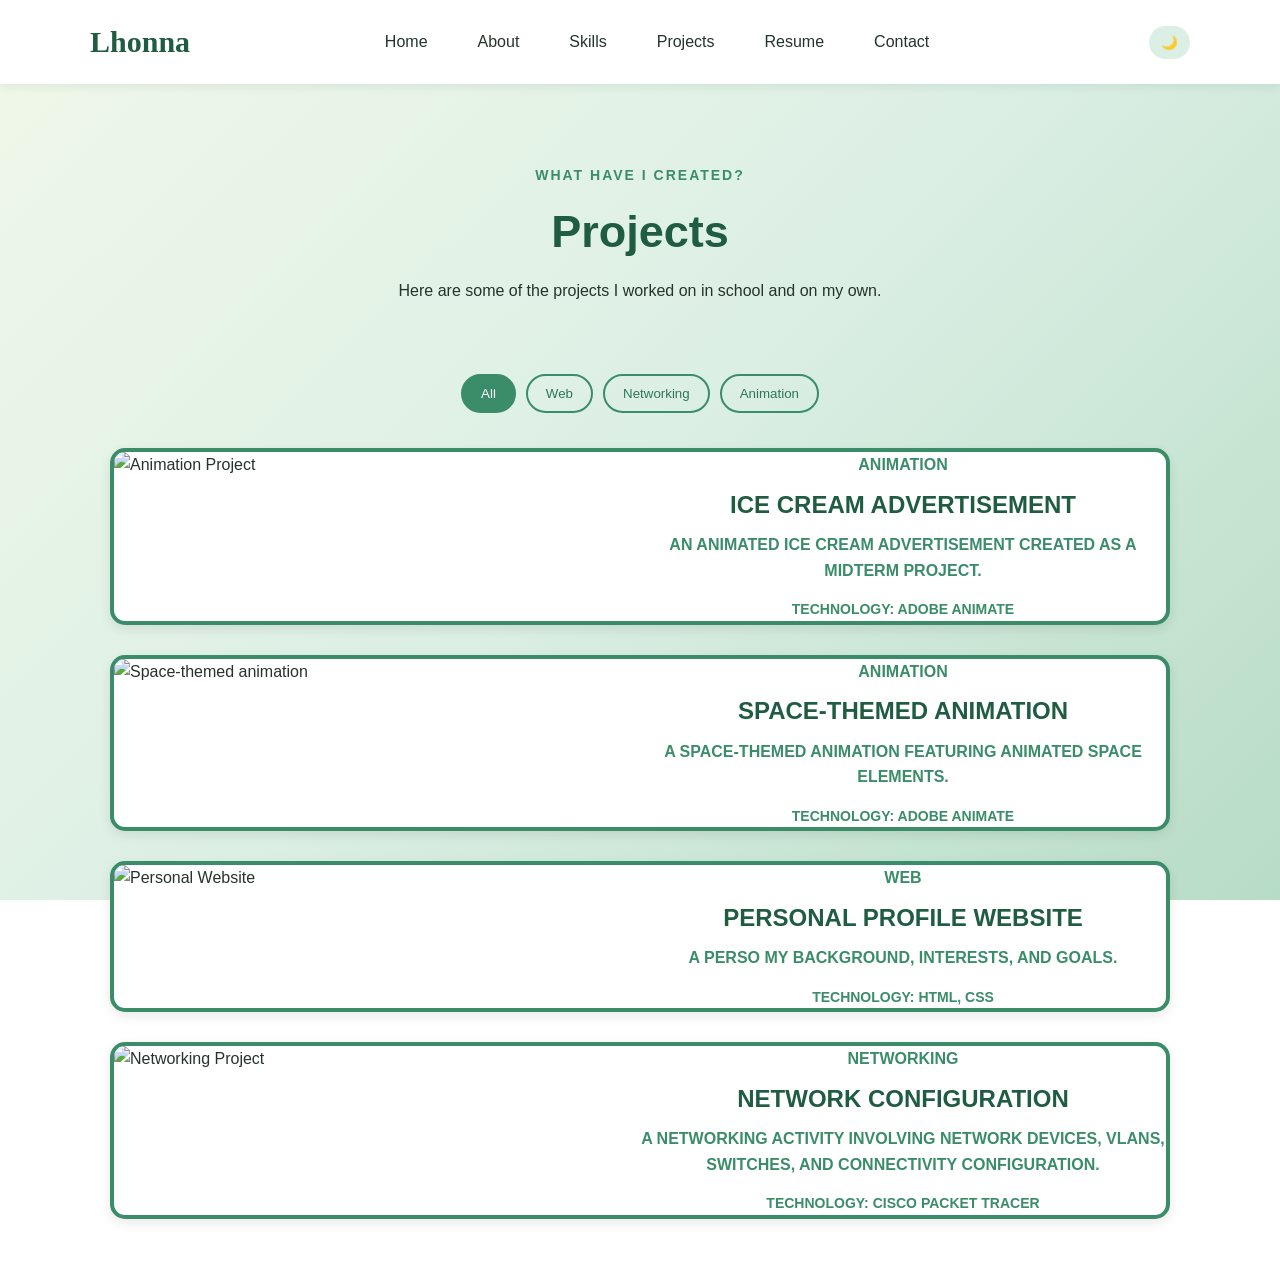
==== projects.html @ 1e3cd849 "Add files via upload" ====
<!DOCTYPE html>
<html lang="en">
<head>
	<meta charset="UTF-8">
	<meta name="viewport" content="width=device-width, initial-scale=1.0">
	<title>My Projects</title>
	<link rel="stylesheet" href="style.css">
</head>
<body>
	<header>
		<nav class="navbar">
			<a href="index.html" class="logo">Lhonna</a>
			<button class="menu-btn" id="menuBtn">☰</button>
			<ul class="nav-links" id="navLinks">
				<li><a href="index.html">Home<a/></li>
				<li><a href="about.html">About<a/></li>
				<li><a href="skills.html">Skills<a/></li>
				<li><a href="projects.html">Projects<a/></li>
				<li><a href="resume.html">Resume<a/></li>
				<li><a href="contact.html">Contact<a/></li>
			</ul>
			<button id="themeBtn" class="theme-btn">🌙</button>
		</nav>
	</header>
	<main>
	<section class="page-header">
		<p>WHAT HAVE I CREATED?</p>
		<h1>Projects</h1>
		<p>Here are some of the projects I worked on in school and on my own.</p>
	</section>
	<section class="project-section">
		<div class="filter-buttons">
			<button class="filter-btn active" data-filter="all">All</button>
			<button class="filter-btn" data-filter="web">Web</button>
			<button class="filter-btn" data-filter="networking">Networking</button>
			<button class="filter-btn" data-filter="animation">Animation</button>
		</div>
		<div class="project-grid">
			<article class="project-card" data-category="animation">
				<img src="images/icecream1.png" alt="Animation Project">
				<div class="project-content">
					<span>Animation</span>
					<h2>Ice Cream Advertisement</h2>
					<p>An animated ice cream advertisement created as a Midterm Project.</p>
					<p class="technology">
						<strong>Technology:</strong>
						Adobe Animate
					</p>
				</div>
			</article>
			<article class="project-card" data-category="animation">
				<img src="images/project2.png" alt="Space-themed animation">
				<div class="project-content">
					<span>Animation</span>
					<h2>Space-themed Animation</h2>
					<p>A space-themed animation featuring animated space elements.</p>
					<p class="technology">
						<strong>Technology:</strong>
						Adobe Animate
					</p>
				</div>
			</article>
			<article class="project-card" data-category="web">
				<img src="images/project3.png" alt="Personal Website">
				<div class="project-content">
					<span>Web</span>
					<h2>Personal Profile Website</h2>
					<p>A perso
                    my background, interests, and goals.</p>
                    <p class="technology">
                    	<strong>Technology:</strong>
                    	HTML, CSS
                    </p>
				</div>
			</article>
			<article class="project-card" data-category="networking">
				<img src="images/project4.png" alt="Networking Project">
				<div class="project-content">
					<span>Networking</span>
					<h2>Network Configuration</h2>
					<p> A networking activity involving network
                    devices, VLANs, switches, and connectivity
                    configuration.</p>
                    <p class="technology">
                    	<strong>Technology:</strong>
                    	Cisco Packet Tracer
                    </p>
				</div>
			</article>
		</div>
	</section>
	
	</main>
	<script src="script.js"></script>
</body>
</html>
---- style.css ----
*{
	margin: 0;
	padding: 0;
	box-sizing: border-box;
}
html {
	scroll-behavior: smooth;
}

body {
    font-family: Arial, sans-serif;
    background: linear-gradient(135deg,#F1F8E9,#DCEFE5,#B7DCC5);
    background-attachment: fixed;
    color: #26332C;
    line-height: 1.6;
    min-height: 100vh;
    transition: background 0.4s ease, color 0.4s ease;
}
a {
	text-decoration: none;
}

img {
	max-width: 100%;
	display: block;
}

header {
	background:#FFFFFF;
	position:sticky;
	top:0;
	z-index:1000;
	box-shadow:0 2px 10px rgba(31, 92, 66, 0.10);
}

.navbar {
	max-width: 1150px;
	margin: auto;
	padding: 18px 25px;
	display: flex;
	align-items: center;
	justify-content: space-between;
}

.logo {
	font-family: "Brush Script MT", "Seogeo Script", cursive;
	font-size: 30px;
	font-weight: bold;
	color:#1F5C42;
}

.nav-links {
	list-style: none;
	display: flex;
	gap: 25px;
}

.nav-links a {
	color:#26332C;
	font-weight: 500;
	transition: 0.3s;
}

.nav-links a:hover {
	color:#3A8D68 ;
}

.menu-btn {
	display: none;
	border: none;
	background: none;
	font-size: 25px;
	color:#1F5C42 ;
	cursor: pointer;
}

.theme-btn {
	border: none;
	background:#DCEFE5 ;
	padding: 9px 12px;
	border-radius: 20px;
	cursor: pointer;
}

.hero {max-width: 1150px;
	margin: auto;
	min-height: 85vh;
	padding: 70px 25px;
	display: flex;
	align-items: center;
	justify-content: space-between;
	gap: 60px;
}

.hero-text {
	flex: 1;
}

.small-title {
	color: #3A8D68;
	font-weight: bold;
	letter-spacing: 2px;
}

.hero h1 {
	font-size: 55px;
	line-height: 1.1;
	margin: 15px 0;
}

.hero h1 span {
	color:#3A8D68 ;
}

.hero h2 {
	color: #617067;
	margin-bottom: 15px;
	font-family: "Brush Script MT", "Seoge Script", cursive;
	font-size: 28px;
	font-weight: normal;
}

.hero-text > p:not(.small-title){
	max-width: 550px;
}

.hero-image {
	flex: 1;
	display: flex;
	justify-content: center;
}

.hero-image img {
	width: 350px;
	height: 350px;
	object-fit: cover;
	border-radius: 50%;
	border: 8px solid #DCEFE5;
	box-shadow: 0 10px 30px rgba(31, 92, 66, 0.15);
}

.hero-buttons {
	display: flex;
    gap: 15px;
    margin-top: 25px;
}

.btn  {
	display: inline-block;
    padding: 12px 22px;
    border: none;
    border-radius: 25px;
    background: #3A8D68;
    color: white;
    cursor: pointer;
    font-size: 15px;
    transition: 0.3s;
}

.btn:hover {
	background: #1F5C42;
    transform: translateY(-2px);
}

.secondary-btn {
	background: transparent;
    color: #2F7657;
    border: 2px solid #3A8D68;
}

.secondary-btn:hover {
	background: #3A8D68;
    color: white;
}

.page-header {
	text-align: center;
    padding: 80px 20px 50px;
}

.page-header p:first-child {
	color: #3A8D68;
    font-size: 14px;
    font-weight: bold;
    letter-spacing: 2px;
}

.page-header h1 {
	font-size: 45px;
    margin: 10px 0;
    color: #1F5C42;
}

.content-section {
	max-width: 1000px;
    margin: auto;
    padding: 20px;
    display: grid;
    grid-template-columns: repeat(2, 1fr);
    gap: 25px;
}

.about-card {
	background: white;
    padding: 30px;
    border-radius: 18px;
    border-left: 4px solid #3A8D68;
    box-shadow: 0 5px 20px rgba(31, 92, 66, 0.07);
    transition: 0.3s;
}

.about-card:hover {
	transform: translateY(-5px);
}

.skills-container {
	max-width: 1100px;
    margin: auto;
    padding: 20px;
    display: grid;
    grid-template-columns: repeat(4, 1fr);
    gap: 20px;
}

.skill-card {
	background: white;
    padding: 30px 20px;
    text-align: center;
    border-radius: 18px;
    box-shadow: 0 5px 20px rgba(31, 92, 66, 0.07);
    transition: 0.3s;
    border-top: 4px solid #3A8D68;
}

.skill-card:hover {
	transform: translateY(-7px);
}

.skill-icon h2 {
	color: #2F7657;
    margin-bottom: 8px;
}

.project-section {
	max-width: 1100px;
	margin: auto;
    padding: 20px;

}

.filter-buttons {
	display: flex;
    justify-content: center;
    gap: 10px;
    margin-bottom: 35px;
    flex-wrap: wrap;
}

.filter-btn {
	padding: 10px 18px;
    border: 2px solid #3A8D68;
    background: transparent;
    color: #2F7657;
    border-radius: 20px;
    cursor: pointer;
    transition: 0.3s;
}

.filter-btn.active,
.filter-btn:hover {
	background: #3A8D68;
    color: white;
}

.project-card {
	background: white;
    border-radius: 15px;
    overflow: hidden;
    box-shadow: 0 4px 12px rgba(0, 0, 0, 0.09);
    transition: 0.3s;
    display: grid;
    grid-template-columns:1fr 1fr;
    gap: 0;
    margin-bottom: 30px;
    border: 4px solid #3A8D68;
}

.project-card:hover {
	transform: translateY(-5px);
}
.project-images img {
	width: 100%;
	height: 180px;
	object-fit: cover;
	border-radius: 10px;
}
.project-content {
	color: #3A8D68;
    font-size: 16px;
    font-weight: bold;
    text-transform: uppercase;
    display: flex;
    flex-direction: column;
    justify-content: center;
    align-items: center;
    text-align: center;
}

.project-content h2 {
	margin: 8px 0;
    color: #1F5C42;
}

.technology {
	margin-top: 15px;
    font-size: 14px;
}
.resume-section {
    max-width: 900px;
    margin: auto;
    padding: 20px;
}

.resume-item {
    display: grid;
    grid-template-columns: 150px 1fr;
    gap: 30px;
    background: white;
    padding: 30px;
    margin-bottom: 20px;
    border-radius: 15px;
    border-left: 4px solid #3A8D68;
    box-shadow: 0 5px 20px rgba(31, 92, 66, 0.07);
}

.resume-date {
    color: #3A8D68;
    font-weight: bold;
}

.resume-content h2 {
    margin-bottom: 8px;
    color: #1F5C42;
}

.contact-section {
	max-width: 1000px;
    margin: auto;
    padding: 20px;
    display: grid;
    grid-template-columns: 1fr 1fr;
    gap: 40px;
}

.contact-info {
	background: white;
    padding: 35px;
    border-radius: 18px;
    height: fit-content;
    border-top: 4px solid #3A8D68;
    box-shadow: 0 5px 20px rgba(31, 92, 66, 0.07);
    margin-bottom: 30px;
}

.contact-info h2 {
	color: #2F7657;
    margin-bottom: 15px;
}

.contact-detail {
	 margin-top: 20px;
}

.contact-form {
	background: white;
    padding: 35px;
    border-radius: 18px;
    border-top: 4px solid #3A8D68;
    box-shadow: 0 5px 20px rgba(31, 92, 66, 0.07);
}

.contact-form label {
	 display: block;
    margin-top: 15px;
    margin-bottom: 5px;
    font-weight: bold;
}

.contact-form input,
.contact-form textarea {
    width: 100%;
    padding: 12px;
    border: 1px solid #C8DED2;
    border-radius: 8px;
    font-family: inherit;
    outline: none;
    transition: 0.3s;
}

.contact-form input:focus,
.contact-form textarea:focus {
    border-color: #3A8D68;
    box-shadow: 0 0 0 3px #DCEFE5;
}

.contact-form small {
    display: block;
    color: #c94c4c;
    margin-top: 4px;
}

#formMessage {
    margin-top: 15px;
    font-weight: bold;
}
body.dark-mode {
    background: #18231D;
    color: #E8F1EB;
}

body.dark-mode header {
    background: #202C25;
}

body.dark-mode .logo {
    color: #8BC9A8;
}

body.dark-mode .nav-links a {
    color: #E8F1EB;
}

body.dark-mode .nav-links a:hover {
    color: #8BC9A8;
}

body.dark-mode .hero h2 {
    color: #B8C8BE;
}
body.dark-mode .page-header h1 {
    color: #8BC9A8;
}

body.dark-mode .about-card,
body.dark-mode .skill-card,
body.dark-mode .project-card,
body.dark-mode .resume-item,
body.dark-mode .contact-info,
body.dark-mode .contact-form {
    background: #243128;
}

body.dark-mode .about-card h2,
body.dark-mode .skill-card h2,
body.dark-mode .contact-info h2 {
    color: #8BC9A8;
}
body.dark-mode .project-content h2,
body.dark-mode .resume-content h2 {
    color: #8BC9A8;
}

body.dark-mode input,
body.dark-mode textarea {
    background: #18231D;
    color: white;
    border-color: #52665A;
}

body.dark-mode .nav-links {
    background: #202C25;
}
@media (max-width: 900px) {
	.skills-container{
		grid-template-columns: repeat(2, 1fr);
	}
}

@media (max-width: 768px) {
	.project-card{
		grid-template-columns: 1fr;
	}
	.project-images img {
		width: 100%;
		height: 220px;
		object-fit: cover;
	}
	.project-content {
		padding: 25px 20px;
	}
	.project-content h2 {
		font-size: 25px;
	}
	.menu-btn {
		display: block;
	}
	.nav-links {
		position: absolute;
		top: 70px;
		left: 0;
		width: 100%;
		background: white;
		flex-direction: column;
		text-align: center;
		padding: 20px;
		display: none;
	}

	.nav-links.show {
		display: flex;
	}
	.hero {
		flex-direction: column-reverse;
		text-align: center;
		padding-top: 50px;
	}
	.hero-buttons {
		justify-content: center;
	}
	.hero h1 {
		font-size: 42px;
	}
	.content-section{
		grid-template-columns: 1fr;
	}
	.project-grid {
		grid-template-columns: 1fr;
	}
	.contact-section {
		grid-template-columns: 1fr;
	}
}
@media (max-width: 500px) {
    .skills-container {
        grid-template-columns: 1fr;
    }
    .hero-image img {
        width: 250px;
        height: 250px;
    }
    .page-header h1 {
        font-size: 35px;
    }
    .resume-item {
        grid-template-columns: 1fr;
        gap: 10px;
    }
}
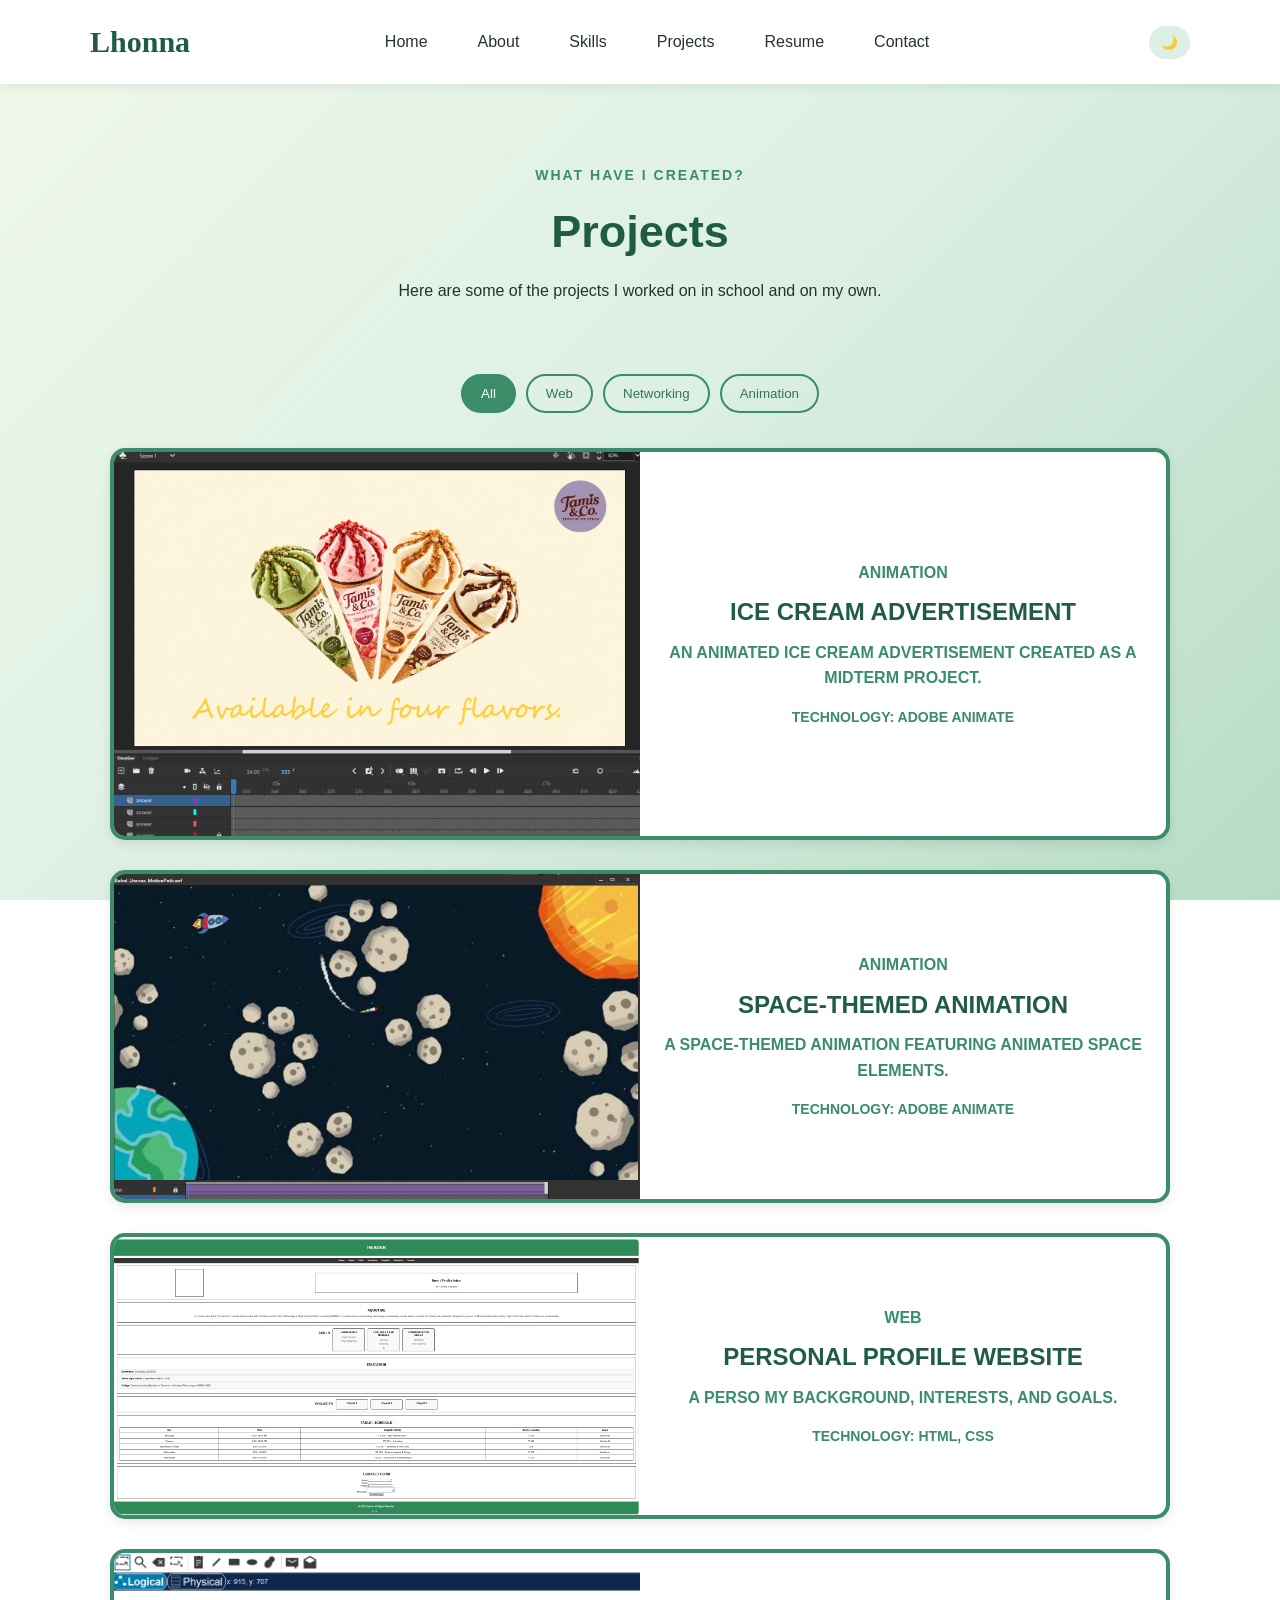
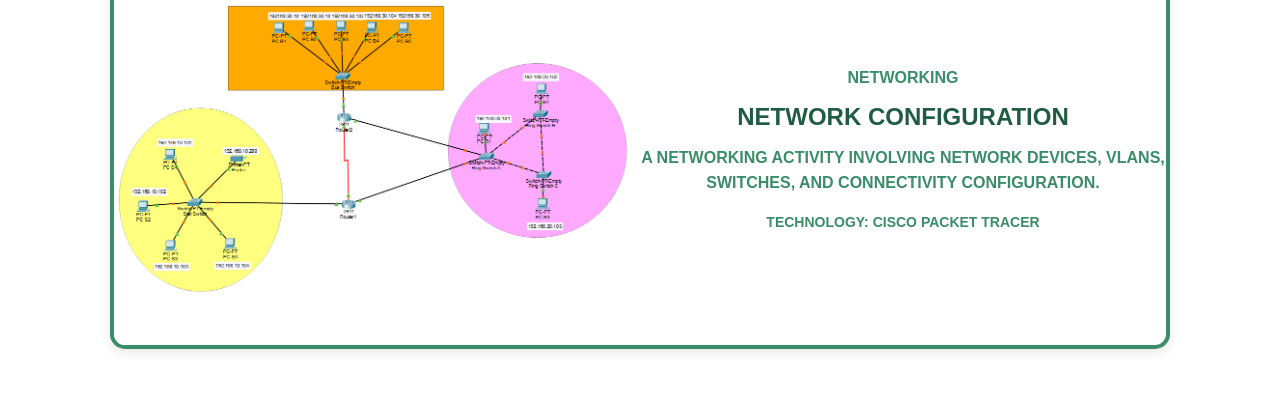
==== commit 691b3c23: "Add files via upload" ====
--- a/projects.html
+++ b/projects.html
@@ -37,7 +37,7 @@
 		</div>
 		<div class="project-grid">
 			<article class="project-card" data-category="animation">
-				<img src="images/icecream1.png" alt="Animation Project">
+				<img src="icecream1.png" alt="Animation Project">
 				<div class="project-content">
 					<span>Animation</span>
 					<h2>Ice Cream Advertisement</h2>
@@ -49,7 +49,7 @@
 				</div>
 			</article>
 			<article class="project-card" data-category="animation">
-				<img src="images/project2.png" alt="Space-themed animation">
+				<img src="project2.png" alt="Space-themed animation">
 				<div class="project-content">
 					<span>Animation</span>
 					<h2>Space-themed Animation</h2>
@@ -61,7 +61,7 @@
 				</div>
 			</article>
 			<article class="project-card" data-category="web">
-				<img src="images/project3.png" alt="Personal Website">
+				<img src="project3.png" alt="Personal Website">
 				<div class="project-content">
 					<span>Web</span>
 					<h2>Personal Profile Website</h2>
@@ -74,7 +74,7 @@
 				</div>
 			</article>
 			<article class="project-card" data-category="networking">
-				<img src="images/project4.png" alt="Networking Project">
+				<img src="project4.png" alt="Networking Project">
 				<div class="project-content">
 					<span>Networking</span>
 					<h2>Network Configuration</h2>
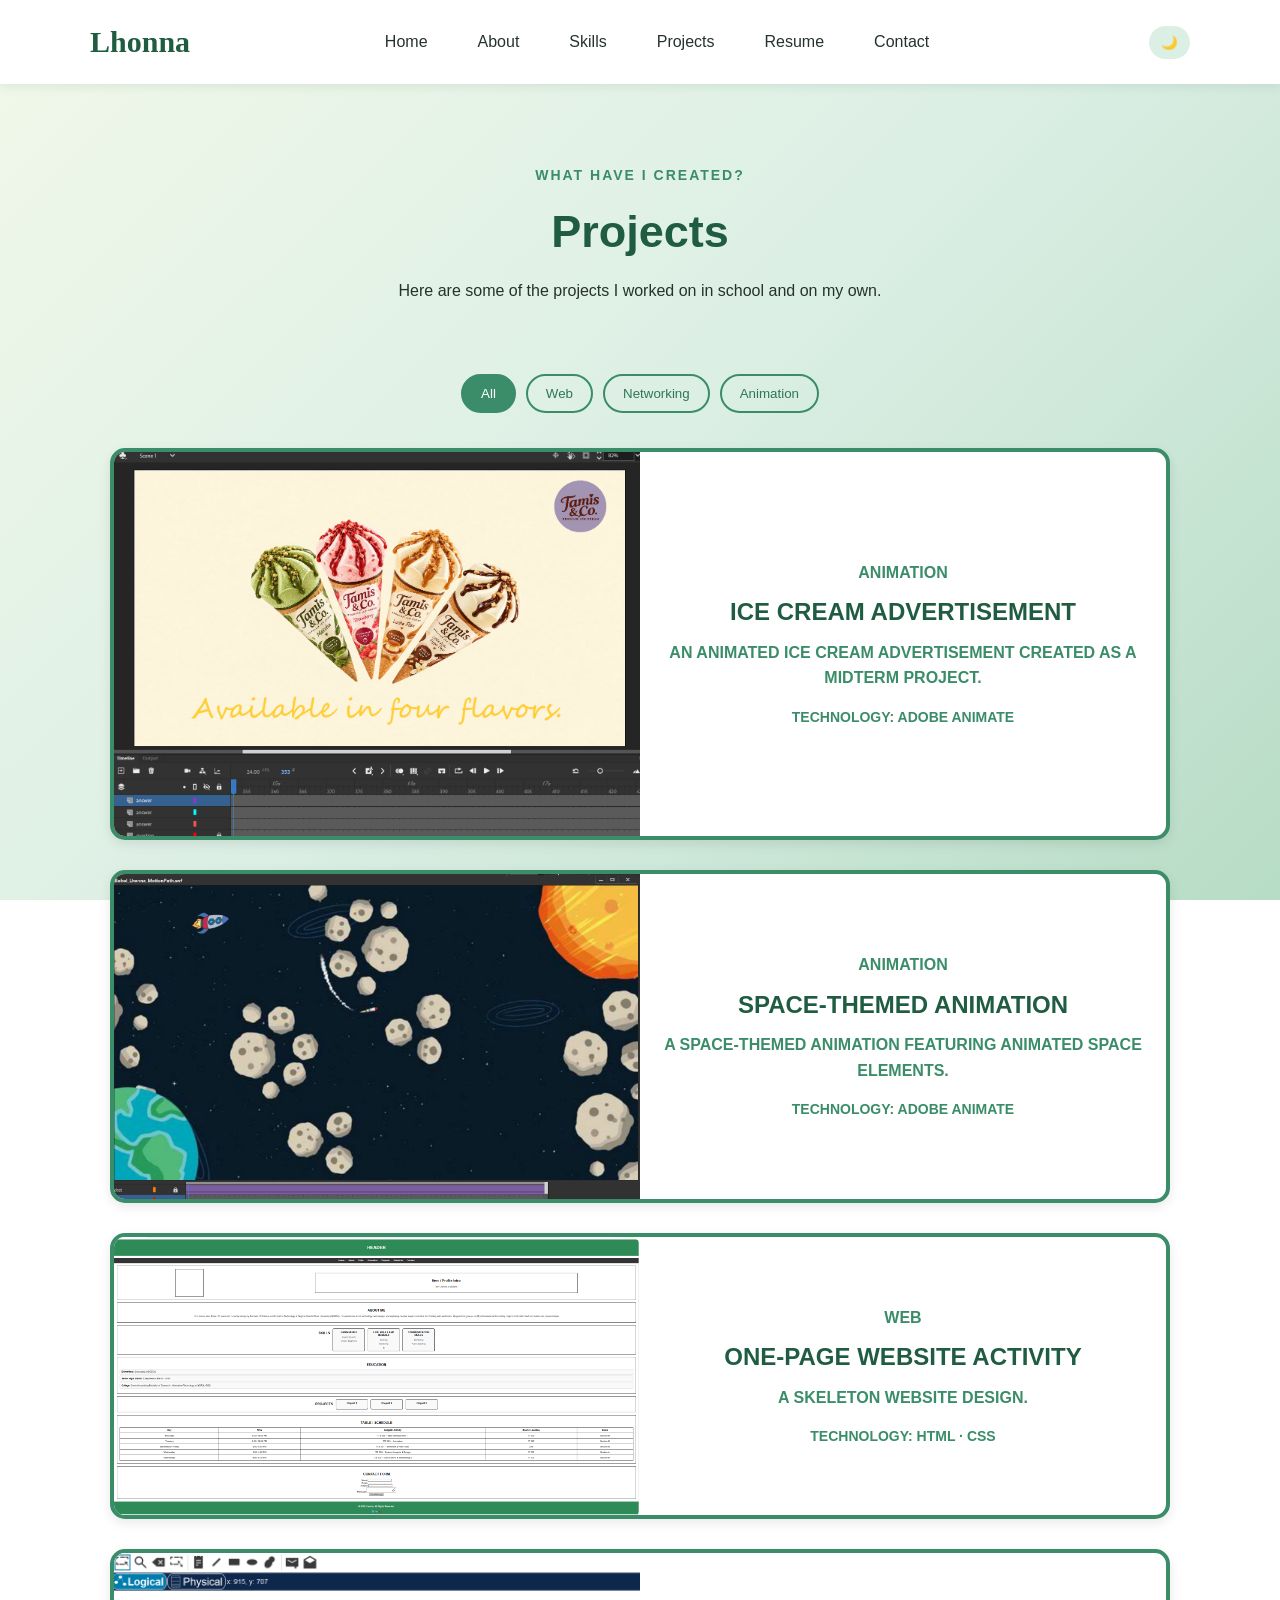
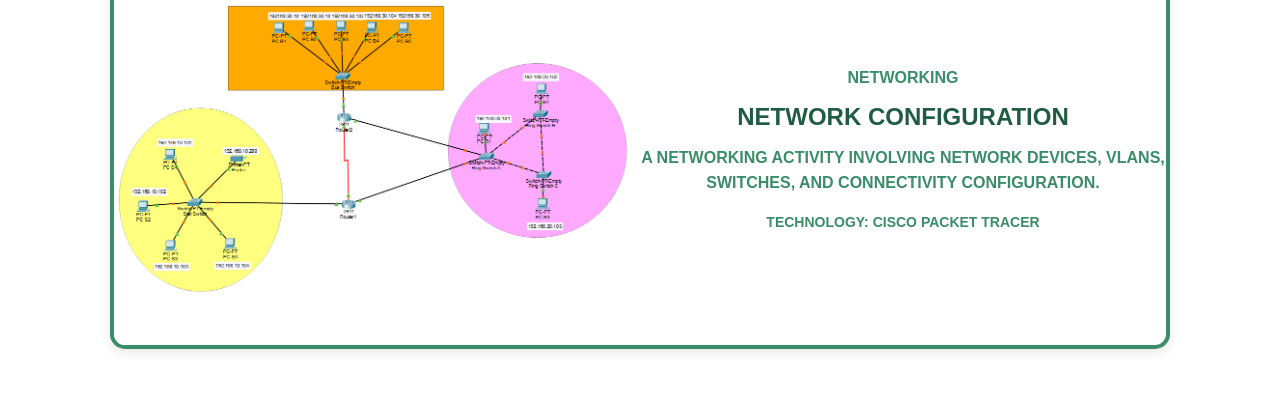
==== commit 9a2853f1: "Add files via upload" ====
--- a/projects.html
+++ b/projects.html
@@ -64,12 +64,11 @@
 				<img src="project3.png" alt="Personal Website">
 				<div class="project-content">
 					<span>Web</span>
-					<h2>Personal Profile Website</h2>
-					<p>A perso
-                    my background, interests, and goals.</p>
+					<h2>One-Page Website Activity</h2>
+					<p>A skeleton website  design.</p>
                     <p class="technology">
                     	<strong>Technology:</strong>
-                    	HTML, CSS
+                    	HTML · CSS
                     </p>
 				</div>
 			</article>
